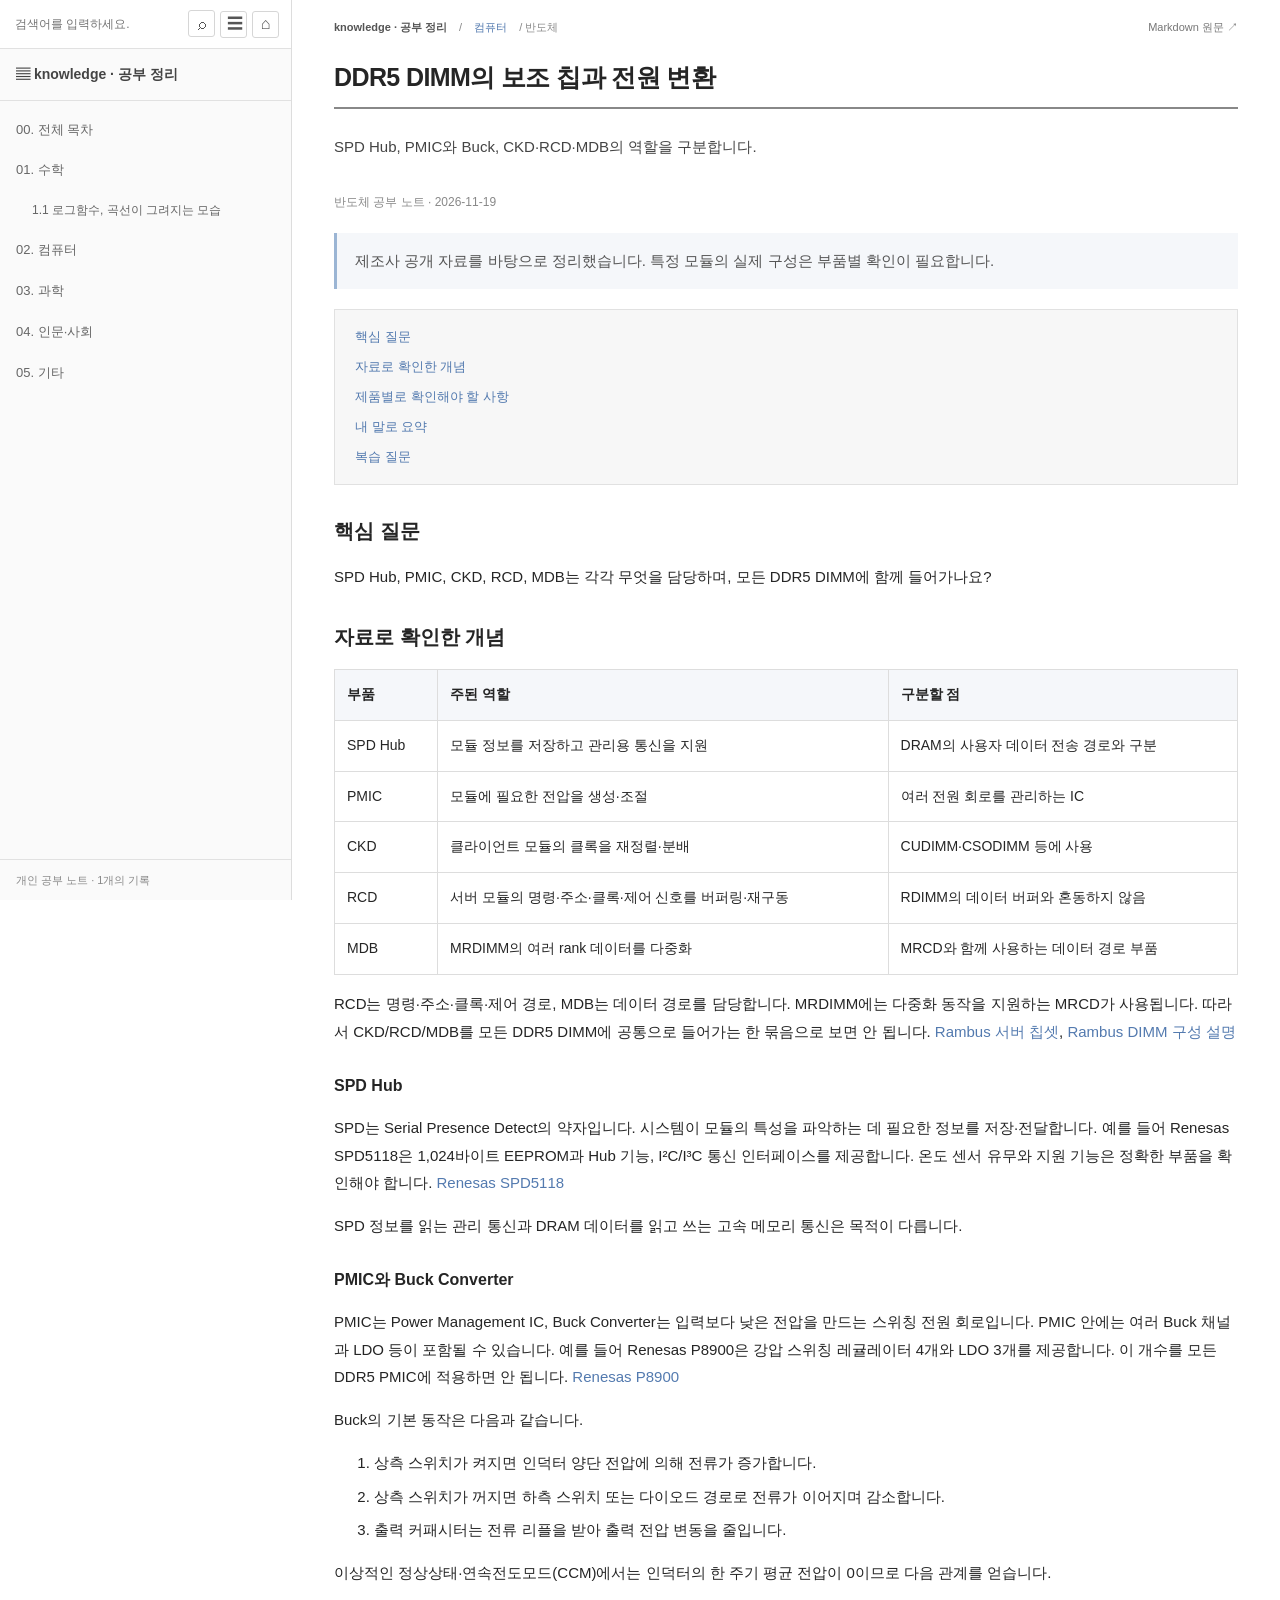
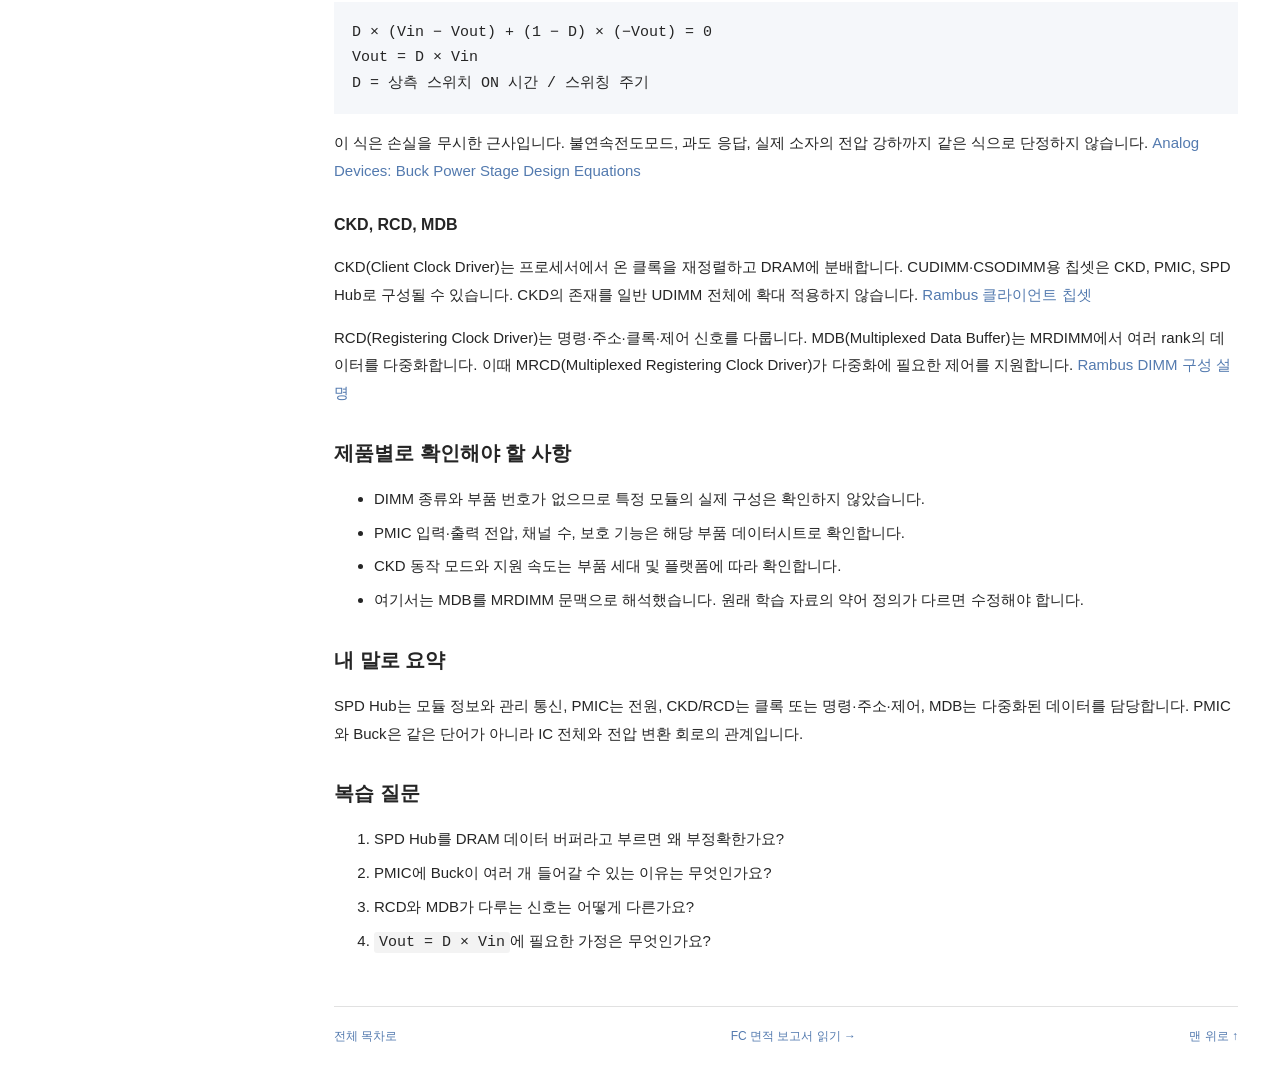
==== docs/notes/ddr5-dimm.html @ 83fc8ef3 "feat: publish ddr5-dimm.html" ====
<!doctype html>
<html lang="ko"><head><meta charset="utf-8"><meta name="viewport" content="width=device-width,initial-scale=1">
<title>DDR5 DIMM의 보조 칩과 전원 변환 - knowledge</title><meta name="description" content="SPD Hub, PMIC와 Buck, CKD·RCD·MDB의 역할을 구분합니다.">
<link rel="stylesheet" href="../assets/style.css?v=4"><script src="../assets/app.js?v=semiconductor-1" defer></script>
<style>.study-table{width:100%;border-collapse:collapse;font-size:14px}.study-table th,.study-table td{border:1px solid #ddd;padding:12px;text-align:left;vertical-align:top}.study-table th{background:#f5f7fa}.table-scroll{overflow-x:auto}.study-table{min-width:560px}.article pre{overflow-x:auto;padding:18px;background:#f5f7fa;line-height:1.7}.article pre code{background:none;padding:0}.article p,.article li{overflow-wrap:anywhere}.article h3{margin-top:26px}.article section{max-width:920px}.article .page-outline a{padding:3px 0}</style>
</head><body data-root="../" data-page="article">
<a class="skip" href="#main">본문으로 이동</a><aside id="sidebar" aria-label="공부 목차"><a href="../index.html">전체 목차</a></aside>
<button class="mobile-menu" type="button" aria-controls="sidebar" aria-expanded="false">☰ 목차보기</button>
<main id="main" class="reader article"><header class="breadcrumbs"><a href="../index.html">knowledge · 공부 정리</a><span>/</span><a href="../index.html?category=컴퓨터">컴퓨터</a><span>/ 반도체</span><a class="repo-link" href="https://github.com/mjh990406-design/knowledge/blob/main/notes/semiconductor/ddr5-dimm.md">Markdown 원문 ↗</a></header>
<div class="title-line"><h1>DDR5 DIMM의 보조 칩과 전원 변환</h1></div><p class="intro">SPD Hub, PMIC와 Buck, CKD·RCD·MDB의 역할을 구분합니다.</p>
<p class="article-meta">반도체 공부 노트 · 2026-11-19</p>
<div class="callout">제조사 공개 자료를 바탕으로 정리했습니다. 특정 모듈의 실제 구성은 부품별 확인이 필요합니다.</div>
<nav class="page-outline" aria-label="이 글의 목차"><a href="#section-1">핵심 질문</a>
<a href="#section-2">자료로 확인한 개념</a>
<a href="#section-3">제품별로 확인해야 할 사항</a>
<a href="#section-4">내 말로 요약</a>
<a href="#section-5">복습 질문</a></nav>
<section id="section-1"><h2>핵심 질문</h2>
<p>SPD Hub, PMIC, CKD, RCD, MDB는 각각 무엇을 담당하며, 모든 DDR5 DIMM에 함께 들어가나요?</p>
</section>
<section id="section-2"><h2>자료로 확인한 개념</h2>
<div class="table-scroll"><table class="study-table"><thead><tr><th scope="col">부품</th><th scope="col">주된 역할</th><th scope="col">구분할 점</th></tr></thead><tbody><tr><td>SPD Hub</td><td>모듈 정보를 저장하고 관리용 통신을 지원</td><td>DRAM의 사용자 데이터 전송 경로와 구분</td></tr><tr><td>PMIC</td><td>모듈에 필요한 전압을 생성·조절</td><td>여러 전원 회로를 관리하는 IC</td></tr><tr><td>CKD</td><td>클라이언트 모듈의 클록을 재정렬·분배</td><td>CUDIMM·CSODIMM 등에 사용</td></tr><tr><td>RCD</td><td>서버 모듈의 명령·주소·클록·제어 신호를 버퍼링·재구동</td><td>RDIMM의 데이터 버퍼와 혼동하지 않음</td></tr><tr><td>MDB</td><td>MRDIMM의 여러 rank 데이터를 다중화</td><td>MRCD와 함께 사용하는 데이터 경로 부품</td></tr></tbody></table></div>
<p>RCD는 명령·주소·클록·제어 경로, MDB는 데이터 경로를 담당합니다. MRDIMM에는 다중화 동작을 지원하는 MRCD가 사용됩니다. 따라서 CKD/RCD/MDB를 모든 DDR5 DIMM에 공통으로 들어가는 한 묶음으로 보면 안 됩니다. <a href="https://www.rambus.com/memory-interface-chips/ddr5-dimm-chipset/">Rambus 서버 칩셋</a>, <a href="https://www.rambus.com/blogs/complete-guide-to-ddr5-chipsets/">Rambus DIMM 구성 설명</a></p>
<h3>SPD Hub</h3>
<p>SPD는 Serial Presence Detect의 약자입니다. 시스템이 모듈의 특성을 파악하는 데 필요한 정보를 저장·전달합니다. 예를 들어 Renesas SPD5118은 1,024바이트 EEPROM과 Hub 기능, I²C/I³C 통신 인터페이스를 제공합니다. 온도 센서 유무와 지원 기능은 정확한 부품을 확인해야 합니다. <a href="https://www.renesas.com/en/products/spd5118">Renesas SPD5118</a></p>
<p>SPD 정보를 읽는 관리 통신과 DRAM 데이터를 읽고 쓰는 고속 메모리 통신은 목적이 다릅니다.</p>
<h3>PMIC와 Buck Converter</h3>
<p>PMIC는 Power Management IC, Buck Converter는 입력보다 낮은 전압을 만드는 스위칭 전원 회로입니다. PMIC 안에는 여러 Buck 채널과 LDO 등이 포함될 수 있습니다. 예를 들어 Renesas P8900은 강압 스위칭 레귤레이터 4개와 LDO 3개를 제공합니다. 이 개수를 모든 DDR5 PMIC에 적용하면 안 됩니다. <a href="https://www.renesas.com/en/products/p8900">Renesas P8900</a></p>
<p>Buck의 기본 동작은 다음과 같습니다.</p>
<ol>
<li>상측 스위치가 켜지면 인덕터 양단 전압에 의해 전류가 증가합니다.</li>
<li>상측 스위치가 꺼지면 하측 스위치 또는 다이오드 경로로 전류가 이어지며 감소합니다.</li>
<li>출력 커패시터는 전류 리플을 받아 출력 전압 변동을 줄입니다.</li>
</ol>
<p>이상적인 정상상태·연속전도모드(CCM)에서는 인덕터의 한 주기 평균 전압이 0이므로 다음 관계를 얻습니다.</p>
<pre><code>D × (Vin − Vout) + (1 − D) × (−Vout) = 0
Vout = D × Vin
D = 상측 스위치 ON 시간 / 스위칭 주기</code></pre>
<p>이 식은 손실을 무시한 근사입니다. 불연속전도모드, 과도 응답, 실제 소자의 전압 강하까지 같은 식으로 단정하지 않습니다. <a href="https://www.analog.com/en/resources/app-notes/buck-power-stage-design-equations.html">Analog Devices: Buck Power Stage Design Equations</a></p>
<h3>CKD, RCD, MDB</h3>
<p>CKD(Client Clock Driver)는 프로세서에서 온 클록을 재정렬하고 DRAM에 분배합니다. CUDIMM·CSODIMM용 칩셋은 CKD, PMIC, SPD Hub로 구성될 수 있습니다. CKD의 존재를 일반 UDIMM 전체에 확대 적용하지 않습니다. <a href="https://www.rambus.com/memory-interface-chips/ddr5-client-dimm-chipset/">Rambus 클라이언트 칩셋</a></p>
<p>RCD(Registering Clock Driver)는 명령·주소·클록·제어 신호를 다룹니다. MDB(Multiplexed Data Buffer)는 MRDIMM에서 여러 rank의 데이터를 다중화합니다. 이때 MRCD(Multiplexed Registering Clock Driver)가 다중화에 필요한 제어를 지원합니다. <a href="https://www.rambus.com/blogs/complete-guide-to-ddr5-chipsets/">Rambus DIMM 구성 설명</a></p>
</section>
<section id="section-3"><h2>제품별로 확인해야 할 사항</h2>
<ul>
<li>DIMM 종류와 부품 번호가 없으므로 특정 모듈의 실제 구성은 확인하지 않았습니다.</li>
<li>PMIC 입력·출력 전압, 채널 수, 보호 기능은 해당 부품 데이터시트로 확인합니다.</li>
<li>CKD 동작 모드와 지원 속도는 부품 세대 및 플랫폼에 따라 확인합니다.</li>
<li>여기서는 MDB를 MRDIMM 문맥으로 해석했습니다. 원래 학습 자료의 약어 정의가 다르면 수정해야 합니다.</li>
</ul>
</section>
<section id="section-4"><h2>내 말로 요약</h2>
<p>SPD Hub는 모듈 정보와 관리 통신, PMIC는 전원, CKD/RCD는 클록 또는 명령·주소·제어, MDB는 다중화된 데이터를 담당합니다. PMIC와 Buck은 같은 단어가 아니라 IC 전체와 전압 변환 회로의 관계입니다.</p>
</section>
<section id="section-5"><h2>복습 질문</h2>
<ol>
<li>SPD Hub를 DRAM 데이터 버퍼라고 부르면 왜 부정확한가요?</li>
<li>PMIC에 Buck이 여러 개 들어갈 수 있는 이유는 무엇인가요?</li>
<li>RCD와 MDB가 다루는 신호는 어떻게 다른가요?</li>
<li><code>Vout = D × Vin</code>에 필요한 가정은 무엇인가요?</li>
</ol>
</section>
<footer class="page-footer"><a href="../index.html">전체 목차로</a><a href="fc-area-hier.html">FC 면적 보고서 읽기 →</a><a href="#main">맨 위로 ↑</a></footer>
</main></body></html>
---- docs/assets/style.css ----
:root{--ink:#252525;--muted:#777;--blue:#537aaf;--line:#e1e1e1;--sidebar:292px}*{box-sizing:border-box}html{scroll-behavior:smooth;scroll-padding-top:24px}body{margin:0;background:#fff;color:var(--ink);font-family:"Malgun Gothic","Apple SD Gothic Neo",Arial,sans-serif;font-size:15px;line-height:1.85}a{color:var(--blue);text-decoration:none}a:hover{text-decoration:underline}button,input{font:inherit}button{cursor:pointer}a,button,input,summary{outline-offset:3px}a:focus-visible,button:focus-visible,input:focus-visible,summary:focus-visible{outline:2px solid var(--blue)}[hidden]{display:none!important}#sidebar{position:fixed;inset:0 auto 0 0;width:var(--sidebar);background:#fafafa;border-right:1px solid #ddd;display:flex;flex-direction:column;z-index:20;font-size:13px}.sidebar-tools{display:flex;align-items:center;gap:5px;padding:10px 12px;border-bottom:1px solid var(--line);background:#fff}.sidebar-tools form{display:flex;min-width:0;flex:1;gap:5px}.sidebar-tools input{width:100%;min-width:0;border:0;padding:3px;background:#fff;font-size:12px}.tool-button{display:grid;place-items:center;flex-shrink:0;width:27px;height:27px;border:1px solid #d6d6d6;border-radius:3px;background:#fff;color:#555;font-size:16px;line-height:1}.book-title{display:block;padding:14px 16px;border-bottom:1px solid var(--line);font-size:14px;font-weight:700;color:#444;line-height:1.6}.book-toc{overflow-y:auto;flex:1;padding:9px 0 24px}.book-toc a{display:block;color:#666;padding:10px 16px;line-height:1.6}.book-toc a:hover{background:#eee;text-decoration:none}.book-toc a.current{background:var(--blue);color:#fff}.book-toc .note-link{padding-left:32px;font-size:12px}.book-toc .section-link{padding:7px 16px 7px 49px;color:#888;font-size:12px}.sidebar-foot{border-top:1px solid var(--line);font-size:11px;padding:10px 16px;color:#888}.reader{margin-left:var(--sidebar);padding:19px 42px 40px;max-width:1370px;min-height:100vh}.breadcrumbs{display:flex;align-items:center;gap:12px;font-size:11px;color:#888;margin-bottom:22px;line-height:1.6}.breadcrumbs>a:first-child{font-weight:700;color:#555}.repo-link{margin-left:auto;white-space:nowrap;color:#777}.title-line{display:flex;align-items:center;gap:12px;border-bottom:2px solid #888;padding-bottom:11px;margin-bottom:24px}h1{font-size:25px;font-weight:700;line-height:1.5;letter-spacing:-.6px;margin:0;flex:1}h2{font-size:20px;line-height:1.6;margin:0 0 16px;font-weight:600}h3{font-size:16px;line-height:1.7;margin:0 0 6px}.outline-toggle{width:32px;height:29px;background:#fff;border:1px solid #ddd;border-radius:3px;color:#666;line-height:1}.intro{margin:0 0 30px;color:#444}.page-outline{background:#f7f7f7;border:1px solid var(--line);padding:12px 20px;margin:0 0 22px;font-size:13px}.page-outline a{display:block}.reader section{margin:30px 0}.subject-table{width:100%;border-collapse:collapse;font-size:14px}.subject-table th{text-align:left;background:#f5f5f5;color:#555;font-size:12px;font-weight:600}.subject-table th,.subject-table td{padding:12px 16px;border:1px solid var(--line)}.subject-table td:nth-child(2){font-size:13px;color:#888}.subject-table .count{text-align:center;width:65px;color:#888;font-variant-numeric:tabular-nums}.meta{color:#888;font-size:12px;margin:0 0 9px}.note-row{padding:17px 0;border-bottom:1px solid var(--line)}.note-row:first-child{border-top:1px solid var(--line)}.note-row p{font-size:13px;color:#777;margin:5px 0 9px}.note-meta{display:flex;gap:12px;flex-wrap:wrap;font-size:11px;color:#888}.note-meta .label{background:#f1f3f6;color:#6a7687;padding:0 6px;border-radius:2px}.empty{padding:28px 0;color:#888;font-size:14px;border-top:1px solid var(--line)}.empty p{margin:0 0 8px}.clear-search{border:1px solid #ccc;background:#fff;padding:4px 12px;color:#666;border-radius:3px;font-size:12px}.page-footer{display:flex;justify-content:space-between;gap:20px;border-top:1px solid var(--line);padding-top:18px;margin-top:50px;font-size:11px;color:#999}.diagram{display:block;width:100%;max-width:650px;margin:16px auto;background:#fff;border:1px solid var(--line);border-radius:3px}.controls{display:grid;grid-template-columns:1fr 1fr;gap:30px;margin:22px 0 10px;font-size:13px}.controls label{display:block}.controls input{display:block;width:100%;accent-color:var(--blue);margin-top:12px}output{font-weight:700}.callout{border-left:3px solid #9bb5d4;background:#f5f7fa;padding:14px 18px;margin:20px 0;color:#555}.reader details{border:1px solid var(--line);margin:10px 0;padding:12px 16px;font-size:14px}.reader summary{cursor:pointer;color:#555}.reader details p{margin-bottom:0}.reader li{margin:6px 0}.reader code{background:#f3f3f3;padding:2px 5px;border-radius:3px}#equation{text-align:center;font-family:Georgia,serif;font-size:20px;color:#444}.article-meta{font-size:12px;color:#888;margin-bottom:20px}.article .page-footer{font-size:12px}.mobile-menu{display:none}.skip{position:fixed;top:-100px;left:16px;z-index:100;background:#fff;border:1px solid #aaa;padding:8px 14px}.skip:focus{top:10px}.sr-only{position:absolute;width:1px;height:1px;overflow:hidden;clip:rect(0,0,0,0)}.toc-hidden #sidebar{display:none}.toc-hidden .reader{margin:0 auto;max-width:1040px}.toc-hidden .mobile-menu{display:block;position:fixed;top:10px;left:10px;border:1px solid #ddd;background:#fff;z-index:30;padding:4px 9px;color:#555;font-size:12px}@media(min-width:1500px){.reader{padding-left:55px;padding-right:55px}}@media(max-width:900px){:root{--sidebar:250px}.reader{padding:18px 28px}.subject-table th,.subject-table td{padding:10px}.subject-table td:nth-child(2){font-size:12px}}@media(max-width:700px){#sidebar{display:none;width:min(300px,88vw);box-shadow:3px 0 12px #0001;padding-top:43px}.reader,.toc-hidden .reader{margin:0;padding:58px 20px 30px;max-width:none}.mobile-menu,.toc-hidden .mobile-menu{display:block;position:fixed;left:12px;top:10px;z-index:30;border:1px solid #ccc;border-radius:3px;background:#fff;padding:4px 10px;color:#555;font-size:12px}.toc-open #sidebar{display:flex}.breadcrumbs{font-size:10px;gap:8px;margin-bottom:20px}.breadcrumbs span:last-of-type{overflow:hidden;text-overflow:ellipsis;white-space:nowrap}.repo-link{font-size:10px}h1{font-size:23px}h2{font-size:18px}.subject-table td:nth-child(2),.subject-table th:nth-child(2){display:none}.subject-table th,.subject-table td{padding:10px 12px}.reader section{margin:26px 0}.controls{grid-template-columns:1fr;gap:18px}.page-footer{margin-top:35px}.book-toc a{padding-top:12px;padding-bottom:12px}}@media(prefers-reduced-motion:reduce){html{scroll-behavior:auto}}
.log-figure{margin:26px 0}.log-figure svg{display:block;width:100%;max-width:820px;height:auto;margin:auto;border:1px solid #e4e4e4;border-radius:3px;background:white}.log-formula{font-family:Georgia,"Times New Roman",serif;font-size:27px;text-align:center;margin:24px 0 20px;color:#333}.log-curve{fill:none;stroke:#537aaf;stroke-width:3;stroke-linecap:round;stroke-dasharray:1 1;stroke-dashoffset:1;animation:log-draw 8s linear infinite}.log-figure figcaption{font-size:12px;color:#888;text-align:center;margin-top:12px}.log-note{font-size:14px;color:#666}@keyframes log-draw{0%,6%{stroke-dashoffset:1}86%,100%{stroke-dashoffset:0}}@media(prefers-reduced-motion:reduce){.log-curve{animation:none;stroke-dashoffset:0}}
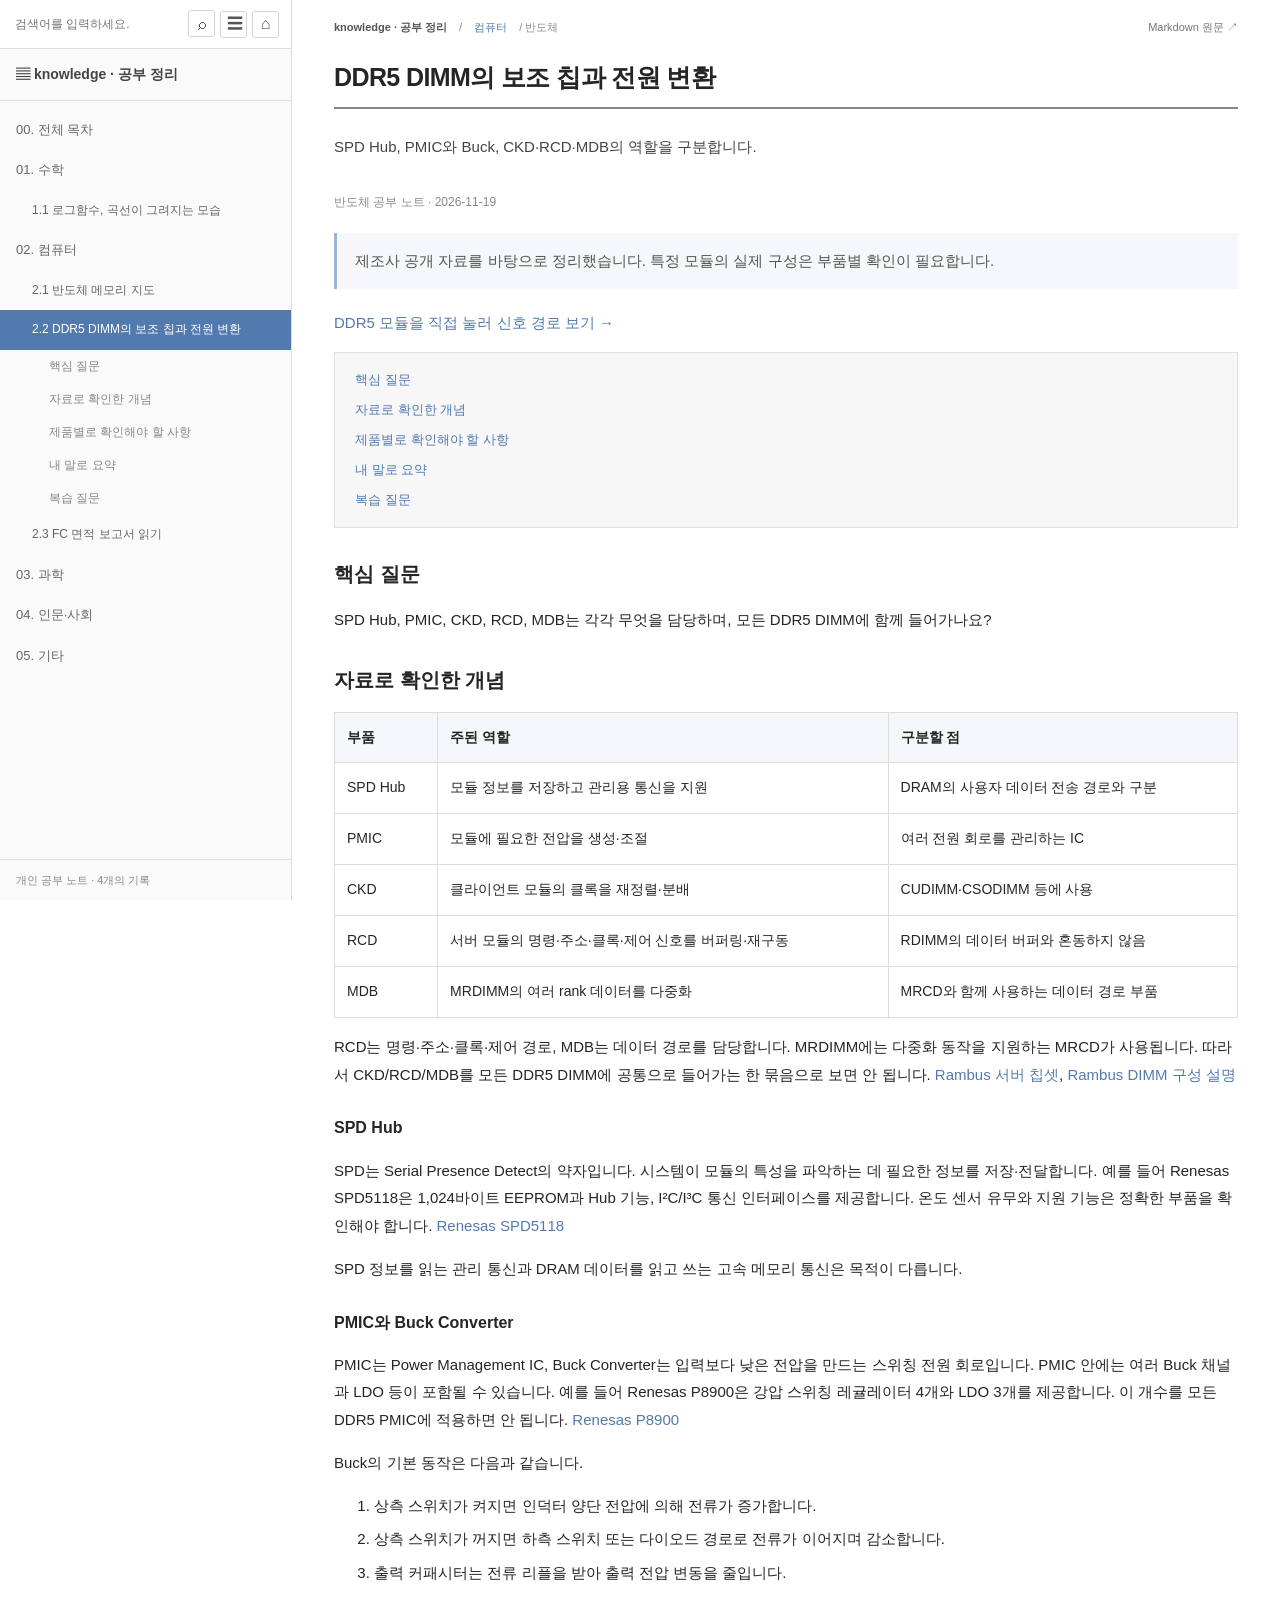
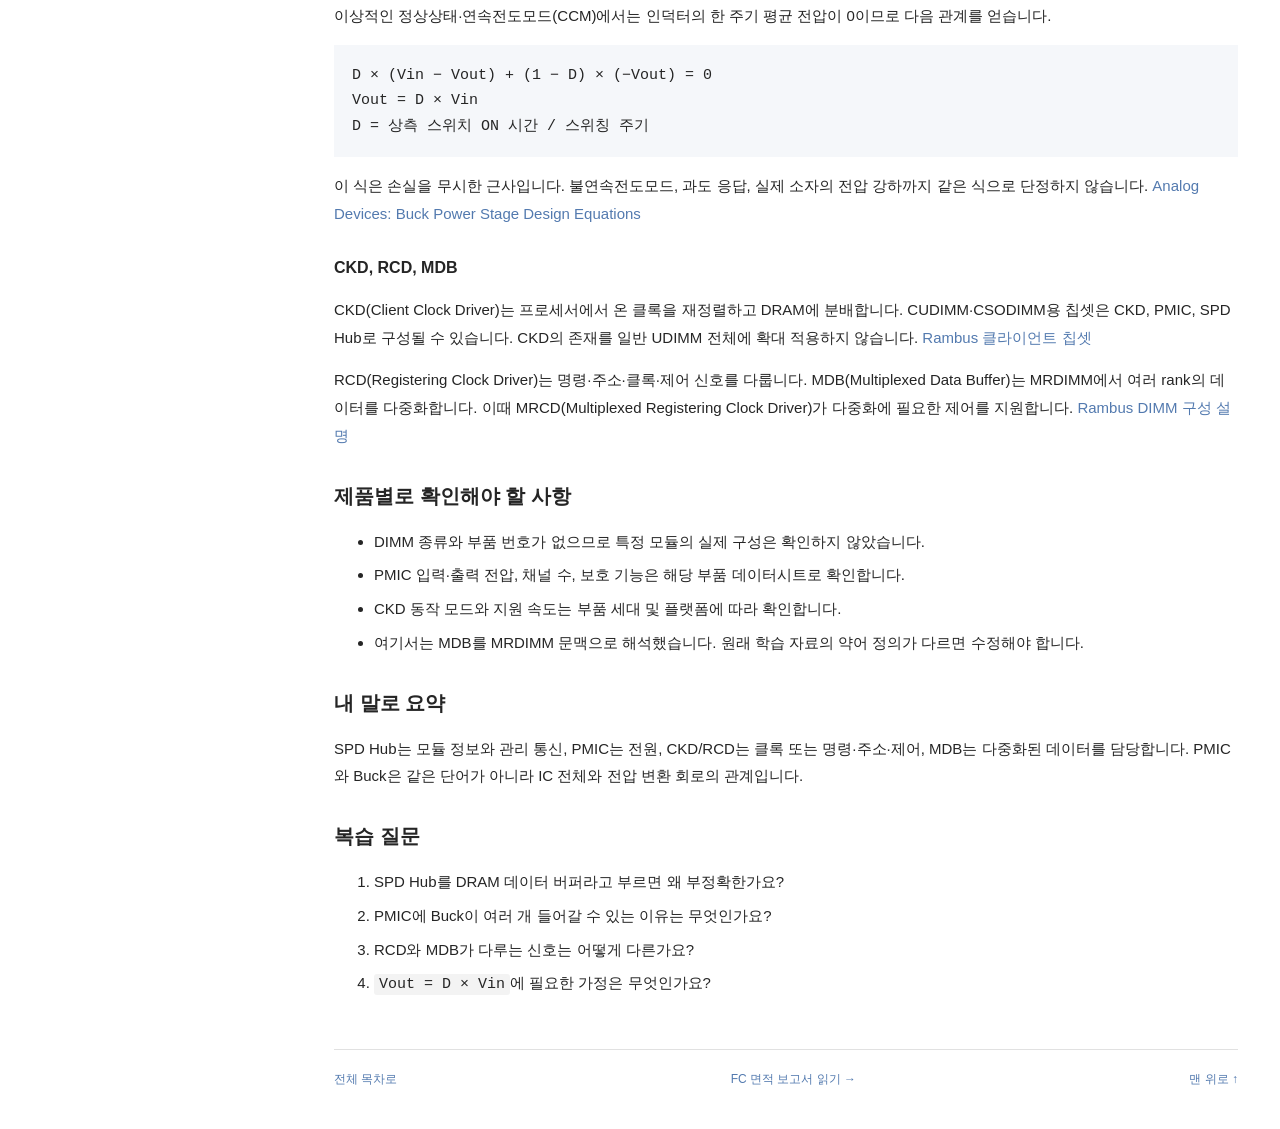
==== commit 6bdca159: "feat: 반도체 메모리 터치 지도와 실험 추가" ====
--- a/docs/notes/ddr5-dimm.html
+++ b/docs/notes/ddr5-dimm.html
@@ -1,7 +1,7 @@
 <!doctype html>
 <html lang="ko"><head><meta charset="utf-8"><meta name="viewport" content="width=device-width,initial-scale=1">
 <title>DDR5 DIMM의 보조 칩과 전원 변환 - knowledge</title><meta name="description" content="SPD Hub, PMIC와 Buck, CKD·RCD·MDB의 역할을 구분합니다.">
-<link rel="stylesheet" href="../assets/style.css?v=4"><script src="../assets/app.js?v=semiconductor-1" defer></script>
+<link rel="stylesheet" href="../assets/style.css?v=4"><script src="../assets/app.js?v=memory-atlas-1" defer></script>
 <style>.study-table{width:100%;border-collapse:collapse;font-size:14px}.study-table th,.study-table td{border:1px solid #ddd;padding:12px;text-align:left;vertical-align:top}.study-table th{background:#f5f7fa}.table-scroll{overflow-x:auto}.study-table{min-width:560px}.article pre{overflow-x:auto;padding:18px;background:#f5f7fa;line-height:1.7}.article pre code{background:none;padding:0}.article p,.article li{overflow-wrap:anywhere}.article h3{margin-top:26px}.article section{max-width:920px}.article .page-outline a{padding:3px 0}</style>
 </head><body data-root="../" data-page="article">
 <a class="skip" href="#main">본문으로 이동</a><aside id="sidebar" aria-label="공부 목차"><a href="../index.html">전체 목차</a></aside>
@@ -10,7 +10,7 @@
 <div class="title-line"><h1>DDR5 DIMM의 보조 칩과 전원 변환</h1></div><p class="intro">SPD Hub, PMIC와 Buck, CKD·RCD·MDB의 역할을 구분합니다.</p>
 <p class="article-meta">반도체 공부 노트 · 2026-11-19</p>
 <div class="callout">제조사 공개 자료를 바탕으로 정리했습니다. 특정 모듈의 실제 구성은 부품별 확인이 필요합니다.</div>
-<nav class="page-outline" aria-label="이 글의 목차"><a href="#section-1">핵심 질문</a>
+<p><a href="../memory/index.html#dimm">DDR5 모듈을 직접 눌러 신호 경로 보기 →</a></p><nav class="page-outline" aria-label="이 글의 목차"><a href="#section-1">핵심 질문</a>
 <a href="#section-2">자료로 확인한 개념</a>
 <a href="#section-3">제품별로 확인해야 할 사항</a>
 <a href="#section-4">내 말로 요약</a>
